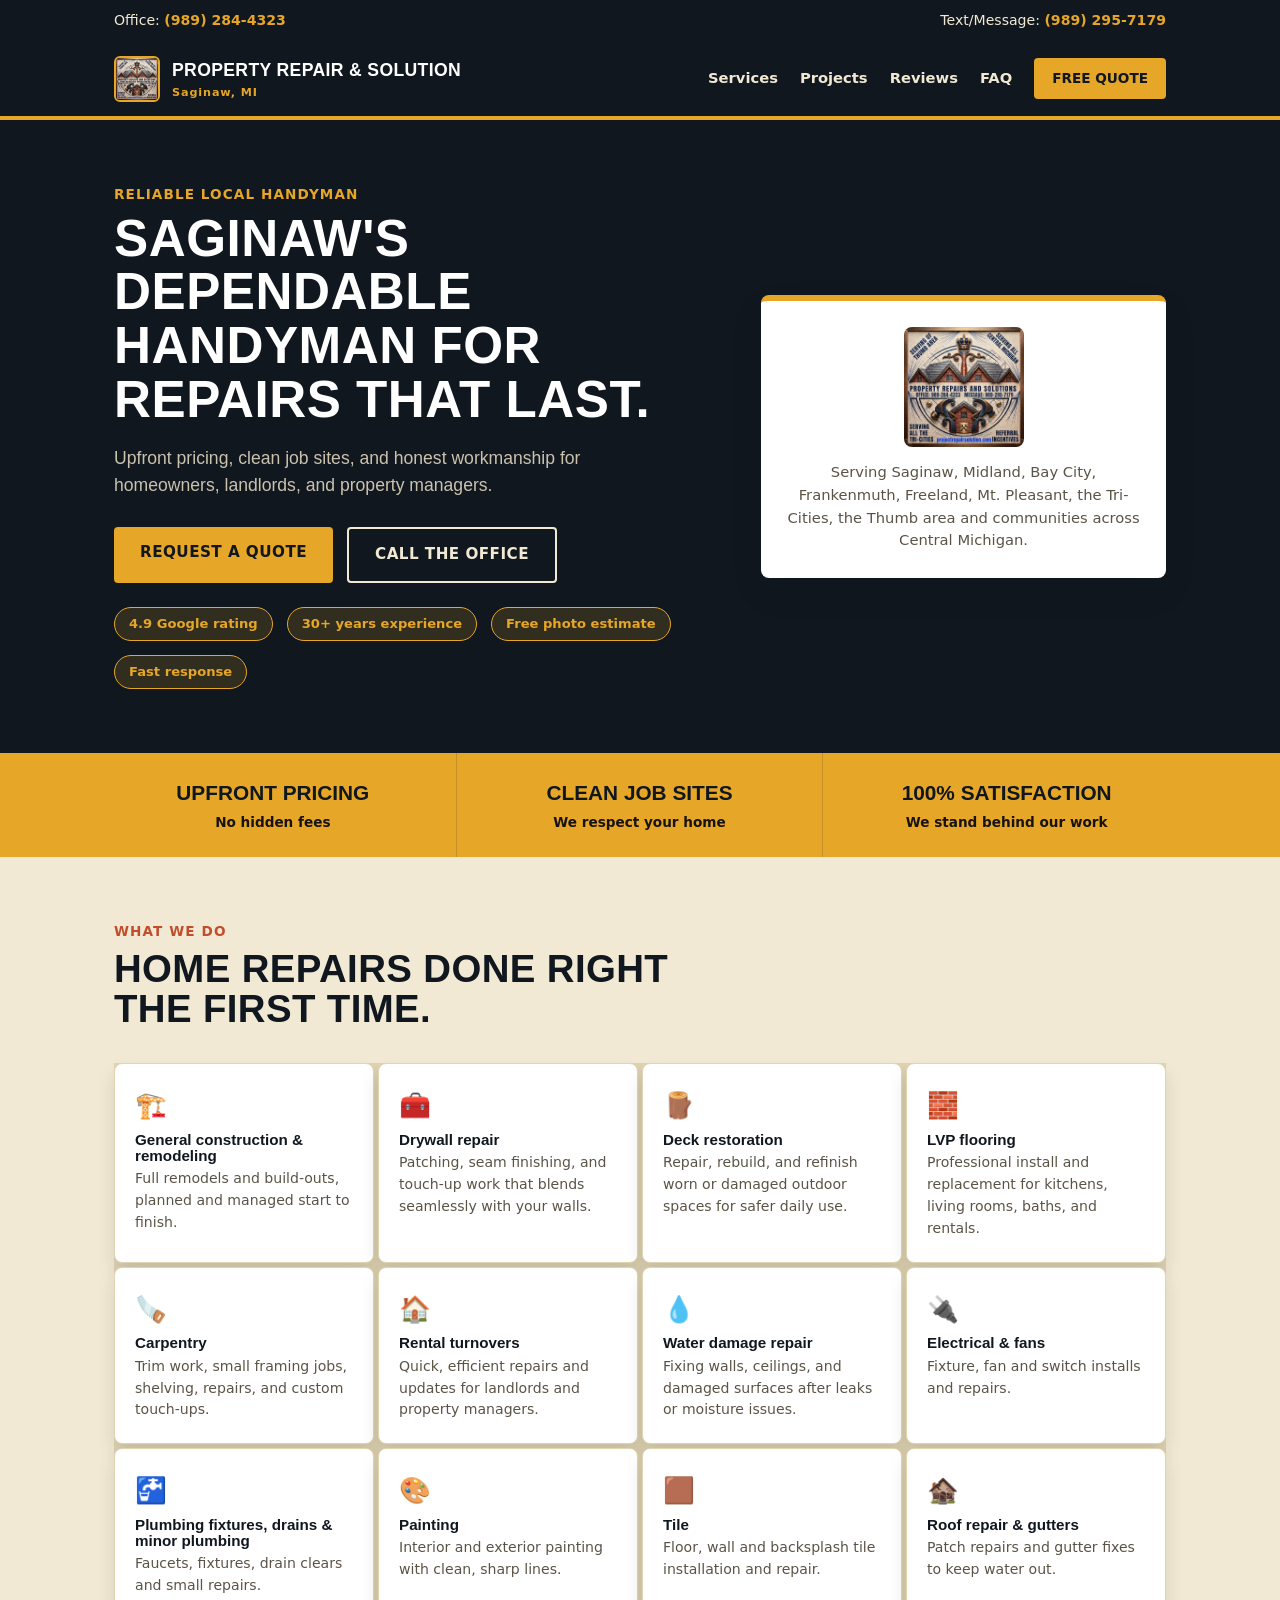
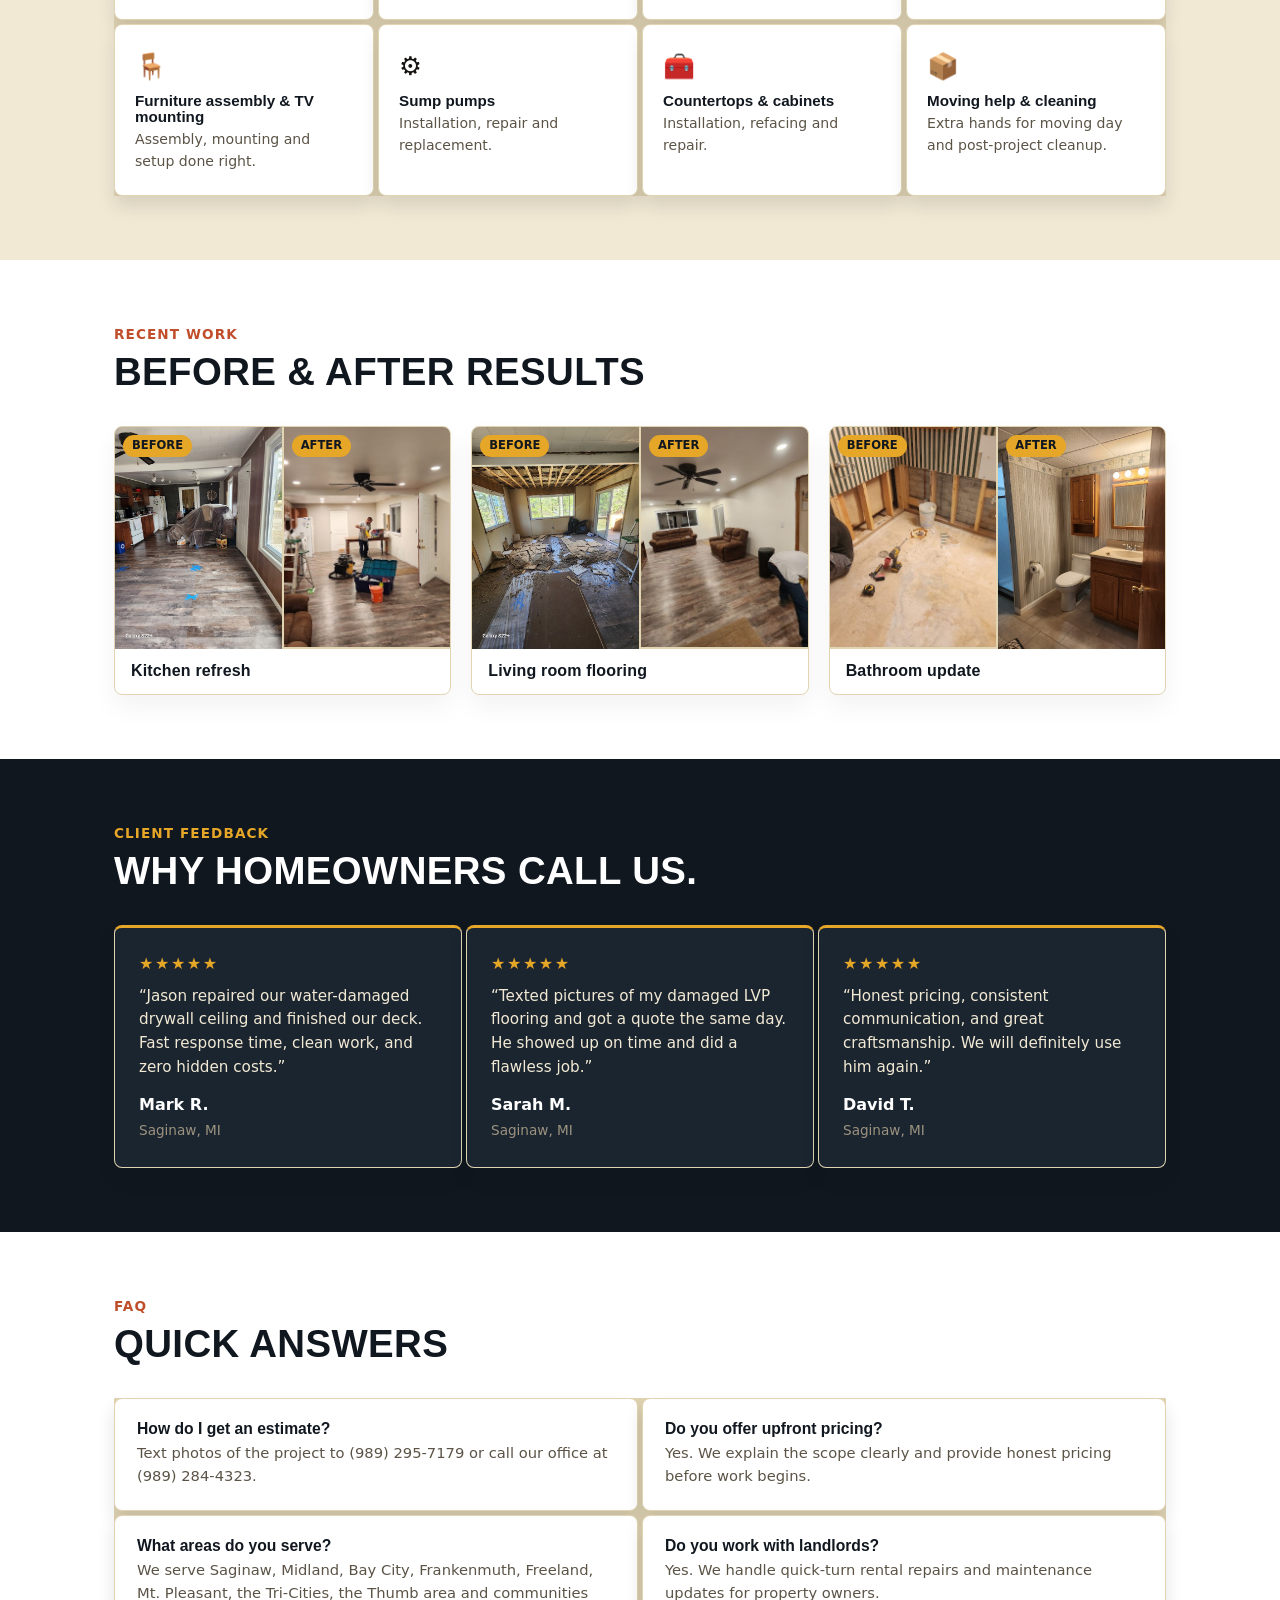
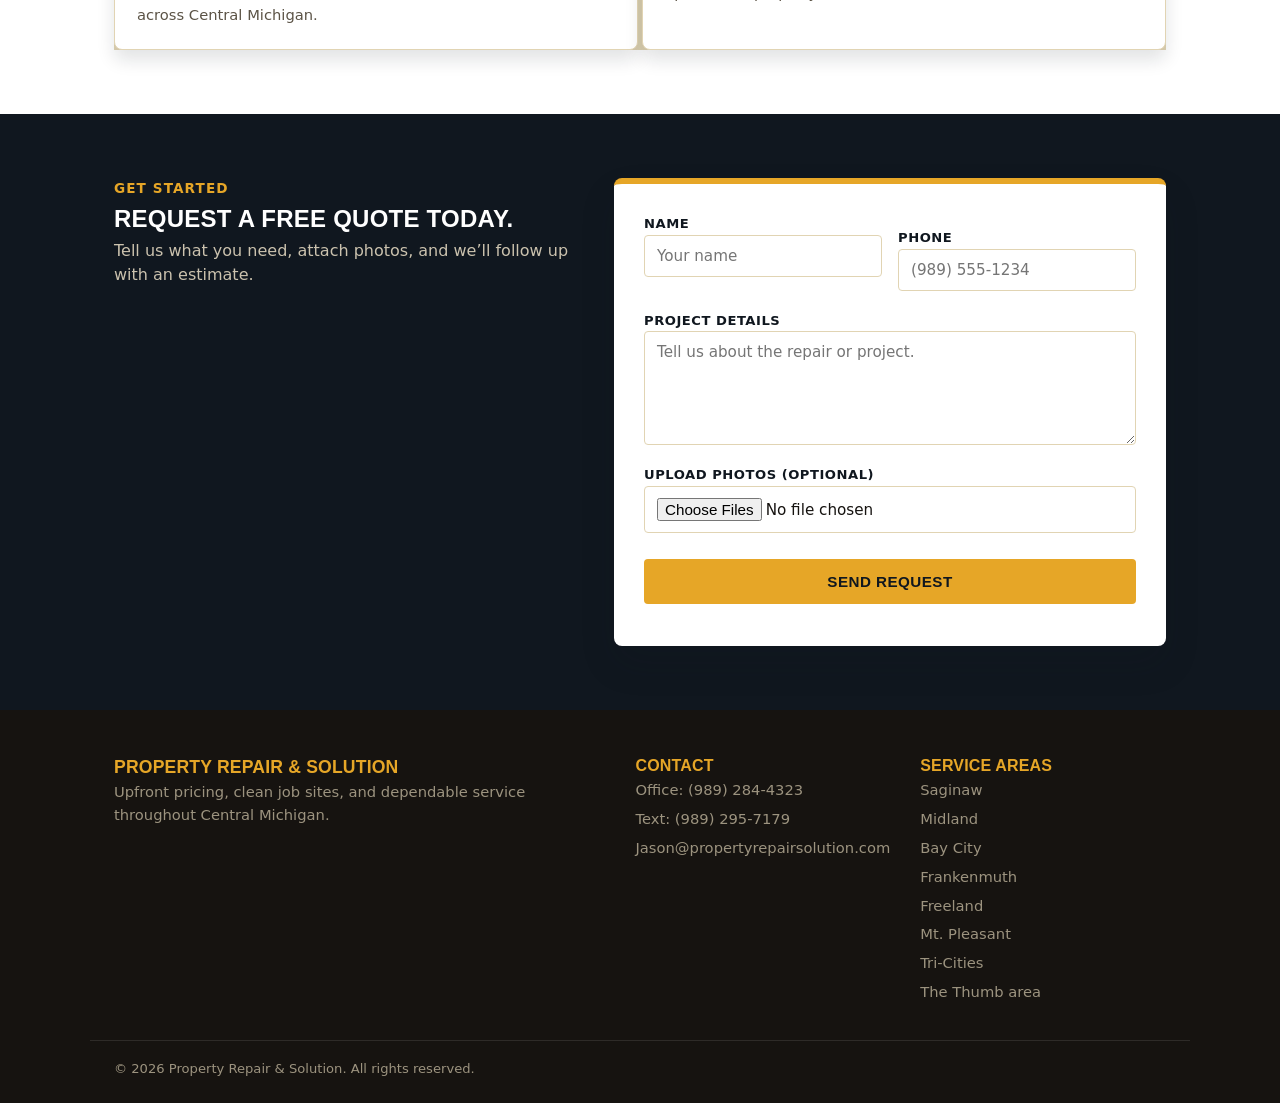
==== index2.html @ 2e85ff08 "Add new index2.html file" ====
<!doctype html>
<html lang="en">
  <head>
    <meta charset="utf-8" />
    <meta name="viewport" content="width=device-width, initial-scale=1" />
    <meta http-equiv="Content-Security-Policy" content="default-src 'self'; img-src 'self' data: https://www.propertyrepairsolution.com https://fonts.gstatic.com; style-src 'self' 'unsafe-inline' https://fonts.googleapis.com; font-src 'self' https://fonts.gstatic.com data:; connect-src 'self' https://formspree.io; frame-ancestors 'none'; object-src 'none'; base-uri 'self';" />
    <meta name="referrer" content="strict-origin-when-cross-origin" />
    <meta http-equiv="Permissions-Policy" content="geolocation=(), microphone=(), camera=()" />
    <title>Property Repair & Solution | Saginaw Handyman & Home Repairs</title>
    <meta name="description" content="Property Repair & Solution provides handyman, drywall repair, deck restoration, flooring, and home repair services in Saginaw, MI and surrounding communities." />
    <meta name="author" content="Property Repair & Solution" />
    <meta name="robots" content="index, follow, max-image-preview:large, max-snippet:-1, max-video-preview:-1" />
    <meta name="language" content="en-US" />
    <meta name="theme-color" content="#1a1412" />
    <meta name="geo.region" content="US-MI" />
    <meta name="geo.placename" content="Saginaw, Michigan" />
    <meta name="geo.position" content="43.4195;-83.9508" />
    <meta name="ICBM" content="43.4195, -83.9508" />
    <meta name="google-site-verification" content="ax72Iv13OsExz8J9wuQX6QhXCutraJJ_GKgr_SnmopY" />
    <link rel="sitemap" type="application/xml" title="Sitemap" href="https://www.propertyrepairsolution.com/sitemap.xml" />
    <link rel="canonical" href="https://www.propertyrepairsolution.com/" />
    <link rel="alternate" hreflang="en-US" href="https://www.propertyrepairsolution.com/" />
    <meta property="og:locale" content="en_US" />
    <meta property="og:type" content="website" />
    <meta property="og:url" content="https://www.propertyrepairsolution.com/" />
    <meta property="og:title" content="Property Repair & Solution | Saginaw Handyman & Home Repairs" />
    <meta property="og:description" content="Saginaw’s reliable local handyman — quality craftsmanship, upfront pricing, clean job sites, and 100% satisfaction guaranteed." />
    <meta property="og:image" content="https://www.propertyrepairsolution.com/logo.jpeg" />
    <meta property="og:image:width" content="1200" />
    <meta property="og:image:height" content="630" />
    <meta property="og:site_name" content="Property Repair & Solution" />
    <meta name="twitter:card" content="summary_large_image" />
    <meta name="twitter:title" content="Property Repair & Solution | Saginaw Handyman & Home Repairs" />
    <meta name="twitter:description" content="Upfront pricing, clean job sites, and dependable handyman repairs across Central Michigan." />
    <meta name="twitter:image" content="https://www.propertyrepairsolution.com/logo.jpeg" />
    <link rel="preconnect" href="https://fonts.googleapis.com" />
    <link rel="preconnect" href="https://fonts.gstatic.com" crossorigin />
    <link href="https://fonts.googleapis.com/css2?family=Inter:wght@400;500;600;700;800&display=swap" rel="stylesheet" />
    <link rel="stylesheet" href="styles.css" />
  </head>
  <body>
    <div class="topbar">
      <div class="container topbar-inner">
        <span>Office: <a href="tel:+19892844323">(989) 284-4323</a></span>
        <span>Text/Message: <a href="tel:+19892957179">(989) 295-7179</a></span>
      </div>
    </div>

    <header class="site-header">
      <div class="container nav">
        <a href="#top" class="brand" aria-label="Property Repair & Solution home">
          <img src="logo.jpeg" alt="Property Repair & Solution logo" class="brand-logo" />
          <div>
            <span class="brand-name">Property Repair &amp; Solution</span>
            <span class="brand-subtitle">Saginaw, MI</span>
          </div>
        </a>

        <nav class="nav-links" aria-label="Main navigation">
          <a href="#services">Services</a>
          <a href="#work">Projects</a>
          <a href="#reviews">Reviews</a>
          <a href="#faq">FAQ</a>
          <a href="#quote" class="nav-cta">Free Quote</a>
        </nav>
      </div>
    </header>

    <main id="top">
      <section class="hero">
        <div class="container hero-inner">
          <div>
            <p class="eyebrow">Reliable local handyman</p>
            <h1>Saginaw's dependable handyman for repairs that last.</h1>
            <p class="subtitle">Upfront pricing, clean job sites, and honest workmanship for homeowners, landlords, and property managers.</p>
            <div class="hero-actions">
              <a href="#quote" class="btn btn-primary">Request a quote</a>
              <a href="tel:+19892844323" class="btn btn-secondary">Call the office</a>
            </div>
            <ul class="mini-badges" aria-label="Highlights">
              <li>4.9 Google rating</li>
              <li>30+ years experience</li>
              <li>Free photo estimate</li>
              <li>Fast response</li>
            </ul>
          </div>

          <div class="hero-card">
            <img src="logo.jpeg" alt="Property Repair & Solution contractor badge" />
            <p>Serving Saginaw, Midland, Bay City, Frankenmuth, Freeland, Mt. Pleasant, the Tri-Cities, the Thumb area and communities across Central Michigan.</p>
          </div>
        </div>
      </section>

      <section class="trust-strip">
        <div class="container trust-grid">
          <div>
            <strong>Upfront pricing</strong>
            <span>No hidden fees</span>
          </div>
          <div>
            <strong>Clean job sites</strong>
            <span>We respect your home</span>
          </div>
          <div>
            <strong>100% satisfaction</strong>
            <span>We stand behind our work</span>
          </div>
        </div>
      </section>

      <section id="services" class="section">
        <div class="container">
          <div class="section-header">
            <p class="eyebrow">What we do</p>
            <h2>Home repairs done right the first time.</h2>
          </div>

          <div class="services-grid">
            <article class="card service-card">
              <div class="service-icon">🏗️</div>
              <h3>General construction &amp; remodeling</h3>
              <p>Full remodels and build-outs, planned and managed start to finish.</p>
            </article>
            <article class="card service-card">
              <div class="service-icon">🧰</div>
              <h3>Drywall repair</h3>
              <p>Patching, seam finishing, and touch-up work that blends seamlessly with your walls.</p>
            </article>
            <article class="card service-card">
              <div class="service-icon">🪵</div>
              <h3>Deck restoration</h3>
              <p>Repair, rebuild, and refinish worn or damaged outdoor spaces for safer daily use.</p>
            </article>
            <article class="card service-card">
              <div class="service-icon">🧱</div>
              <h3>LVP flooring</h3>
              <p>Professional install and replacement for kitchens, living rooms, baths, and rentals.</p>
            </article>
            <article class="card service-card">
              <div class="service-icon">🪚</div>
              <h3>Carpentry</h3>
              <p>Trim work, small framing jobs, shelving, repairs, and custom touch-ups.</p>
            </article>
            <article class="card service-card">
              <div class="service-icon">🏠</div>
              <h3>Rental turnovers</h3>
              <p>Quick, efficient repairs and updates for landlords and property managers.</p>
            </article>
            <article class="card service-card">
              <div class="service-icon">💧</div>
              <h3>Water damage repair</h3>
              <p>Fixing walls, ceilings, and damaged surfaces after leaks or moisture issues.</p>
            </article>
            <article class="card service-card">
              <div class="service-icon">🔌</div>
              <h3>Electrical &amp; fans</h3>
              <p>Fixture, fan and switch installs and repairs.</p>
            </article>
            <article class="card service-card">
              <div class="service-icon">🚰</div>
              <h3>Plumbing fixtures, drains &amp; minor plumbing</h3>
              <p>Faucets, fixtures, drain clears and small repairs.</p>
            </article>
            <article class="card service-card">
              <div class="service-icon">🎨</div>
              <h3>Painting</h3>
              <p>Interior and exterior painting with clean, sharp lines.</p>
            </article>
            <article class="card service-card">
              <div class="service-icon">🟫</div>
              <h3>Tile</h3>
              <p>Floor, wall and backsplash tile installation and repair.</p>
            </article>
            <article class="card service-card">
              <div class="service-icon">🏚️</div>
              <h3>Roof repair &amp; gutters</h3>
              <p>Patch repairs and gutter fixes to keep water out.</p>
            </article>
            <article class="card service-card">
              <div class="service-icon">🪑</div>
              <h3>Furniture assembly &amp; TV mounting</h3>
              <p>Assembly, mounting and setup done right.</p>
            </article>
            <article class="card service-card">
              <div class="service-icon">⚙️</div>
              <h3>Sump pumps</h3>
              <p>Installation, repair and replacement.</p>
            </article>
            <article class="card service-card">
              <div class="service-icon">🧰</div>
              <h3>Countertops &amp; cabinets</h3>
              <p>Installation, refacing and repair.</p>
            </article>
            <article class="card service-card">
              <div class="service-icon">📦</div>
              <h3>Moving help &amp; cleaning</h3>
              <p>Extra hands for moving day and post-project cleanup.</p>
            </article>
          </div>
        </div>
      </section>

      <section id="work" class="section section-alt">
        <div class="container">
          <div class="section-header">
            <p class="eyebrow">Recent work</p>
            <h2>Before &amp; after results</h2>
          </div>

          <div class="gallery-grid">
            <article class="photo-card">
              <div class="photo-pair">
                <div class="photo-box">
                  <img src="Kitchen-before.jpg" alt="Kitchen before repair" />
                  <span>Before</span>
                </div>
                <div class="photo-box">
                  <img src="Kitchen-after.jpg" alt="Kitchen after repair" />
                  <span>After</span>
                </div>
              </div>
              <h3>Kitchen refresh</h3>
            </article>

            <article class="photo-card">
              <div class="photo-pair">
                <div class="photo-box">
                  <img src="Livingroom-befor.jpg" alt="Living room before repair" />
                  <span>Before</span>
                </div>
                <div class="photo-box">
                  <img src="Livingroom-after.jpg" alt="Living room after repair" />
                  <span>After</span>
                </div>
              </div>
              <h3>Living room flooring</h3>
            </article>

            <article class="photo-card">
              <div class="photo-pair">
                <div class="photo-box">
                  <img src="Bathroom-before.jpg" alt="Bathroom before repair" />
                  <span>Before</span>
                </div>
                <div class="photo-box">
                  <img src="Bathroom-after.jpg" alt="Bathroom after repair" />
                  <span>After</span>
                </div>
              </div>
              <h3>Bathroom update</h3>
            </article>
          </div>
        </div>
      </section>

      <section id="reviews" class="section">
        <div class="container">
          <div class="section-header">
            <p class="eyebrow">Client feedback</p>
            <h2>Why homeowners call us.</h2>
          </div>

          <div class="reviews-grid">
            <article class="card review-card">
              <div class="stars">★★★★★</div>
              <p>“Jason repaired our water-damaged drywall ceiling and finished our deck. Fast response time, clean work, and zero hidden costs.”</p>
              <strong>Mark R.</strong>
              <span>Saginaw, MI</span>
            </article>

            <article class="card review-card">
              <div class="stars">★★★★★</div>
              <p>“Texted pictures of my damaged LVP flooring and got a quote the same day. He showed up on time and did a flawless job.”</p>
              <strong>Sarah M.</strong>
              <span>Saginaw, MI</span>
            </article>

            <article class="card review-card">
              <div class="stars">★★★★★</div>
              <p>“Honest pricing, consistent communication, and great craftsmanship. We will definitely use him again.”</p>
              <strong>David T.</strong>
              <span>Saginaw, MI</span>
            </article>
          </div>
        </div>
      </section>

      <section id="faq" class="section section-alt">
        <div class="container">
          <div class="section-header">
            <p class="eyebrow">FAQ</p>
            <h2>Quick answers</h2>
          </div>

          <div class="faq-grid">
            <article class="card faq-card">
              <h3>How do I get an estimate?</h3>
              <p>Text photos of the project to (989) 295-7179 or call our office at (989) 284-4323.</p>
            </article>
            <article class="card faq-card">
              <h3>Do you offer upfront pricing?</h3>
              <p>Yes. We explain the scope clearly and provide honest pricing before work begins.</p>
            </article>
            <article class="card faq-card">
              <h3>What areas do you serve?</h3>
              <p>We serve Saginaw, Midland, Bay City, Frankenmuth, Freeland, Mt. Pleasant, the Tri-Cities, the Thumb area and communities across Central Michigan.</p>
            </article>
            <article class="card faq-card">
              <h3>Do you work with landlords?</h3>
              <p>Yes. We handle quick-turn rental repairs and maintenance updates for property owners.</p>
            </article>
          </div>
        </div>
      </section>

      <section id="quote" class="section quote-section">
        <div class="container quote-wrap">
          <div>
            <p class="eyebrow light">Get started</p>
            <h2>Request a free quote today.</h2>
            <p>Tell us what you need, attach photos, and we’ll follow up with an estimate.</p>
          </div>

          <form id="quote-form" class="quote-form" action="https://formbold.com/s/9XpqB" method="POST" enctype="multipart/form-data" novalidate>
            <input type="hidden" name="_subject" value="Free quote request from website" />

            <div class="field-row">
              <label>
                <span>Name</span>
                <input type="text" name="name" placeholder="Your name" required />
              </label>
              <label>
                <span>Phone</span>
                <input type="tel" name="phone" placeholder="(989) 555-1234" required />
              </label>
            </div>

            <label>
              <span>Project details</span>
              <textarea name="details" rows="5" placeholder="Tell us about the repair or project." required></textarea>
            </label>

            <label>
              <span>Upload photos (optional)</span>
              <input type="file" name="attachments" multiple accept=".jpg,.jpeg,.png,.pdf,.doc,.docx" />
            </label>

            <button type="submit" class="btn btn-primary submit-btn">Send request</button>
            <div id="form-status" class="form-status" role="status" aria-live="polite"></div>
          </form>
        </div>
      </section>
    </main>

    <footer class="site-footer">
      <div class="container footer-grid">
        <div>
          <h3>Property Repair &amp; Solution</h3>
          <p>Upfront pricing, clean job sites, and dependable service throughout Central Michigan.</p>
        </div>
        <div>
          <h4>Contact</h4>
          <ul>
            <li><a href="tel:+19892844323">Office: (989) 284-4323</a></li>
            <li><a href="sms:+19892957179">Text: (989) 295-7179</a></li>
            <li><a href="mailto:Jason@propertyrepairsolution.com">Jason@propertyrepairsolution.com</a></li>
          </ul>
        </div>
        <div>
          <h4>Service areas</h4>
          <ul>
            <li>Saginaw</li>
            <li>Midland</li>
            <li>Bay City</li>
            <li>Frankenmuth</li>
            <li>Freeland</li>
            <li>Mt. Pleasant</li>
            <li>Tri-Cities</li>
            <li>The Thumb area</li>
          </ul>
        </div>
      </div>

      <div class="container copyright">
        © 2026 Property Repair &amp; Solution. All rights reserved.
      </div>
    </footer>

  </body>
</html>
---- styles.css ----
/* Property Repair & Solution — marketing redesign
   Navy + warm kraft paper + amber accent, industrial type for a trades brand. */

@import url('https://fonts.googleapis.com/css2?family=Big+Shoulders+Display:wght@700;800;900&display=swap');

:root {
  --navy: #10171F;
  --navy-soft: #1B2530;
  --paper: #F2E9D4;
  --panel: #FFFFFF;
  --amber: #E6A627;
  --amber-dark: #C78A16;
  --rust: #C14E2B;
  --line: #E1D4B3;
  --muted: #5B5346;
  --ink: #161310;
  --shadow: rgba(16, 23, 31, 0.12);
}

* { box-sizing: border-box; }

html { scroll-behavior: smooth; }

body {
  margin: 0;
  font-family: 'Inter', system-ui, sans-serif;
  background: var(--paper);
  color: var(--ink);
  line-height: 1.55;
  -webkit-font-smoothing: antialiased;
  text-rendering: optimizeLegibility;
}

img { max-width: 100%; display: block; }

a {
  color: inherit;
  transition: color .2s ease, background-color .2s ease, border-color .2s ease;
}

p, ul, ol { margin-top: 0; }

h1, h2, h3, h4 {
  font-family: 'Big Shoulders Display', sans-serif;
  font-weight: 800;
  text-transform: uppercase;
  letter-spacing: .01em;
  margin: 0 0 .3em;
  line-height: 1.05;
  color: var(--navy);
}

.container {
  max-width: 1100px;
  margin: 0 auto;
  padding: 0 24px;
}

/* topbar */
.topbar {
  background: var(--navy);
  color: var(--paper);
  padding: 10px 0;
  font-size: .88rem;
}

.topbar-inner {
  display: flex;
  justify-content: space-between;
  flex-wrap: wrap;
  gap: 10px;
}

.topbar a {
  color: var(--amber);
  text-decoration: none;
  font-weight: 600;
}

/* header / nav */
.site-header {
  background: var(--navy);
  border-bottom: 4px solid var(--amber);
  position: sticky;
  top: 0;
  z-index: 20;
}

.nav {
  display: flex;
  justify-content: space-between;
  align-items: center;
  padding: 14px 24px;
  flex-wrap: wrap;
  gap: 12px;
}

.brand {
  display: flex;
  align-items: center;
  gap: 12px;
  text-decoration: none;
  color: var(--paper);
}

.brand-logo {
  height: 46px;
  width: 46px;
  border-radius: 6px;
  object-fit: cover;
  border: 2px solid var(--amber);
  background: var(--paper);
}

.brand-name {
  display: block;
  font-family: 'Big Shoulders Display', sans-serif;
  font-weight: 800;
  text-transform: uppercase;
  font-size: 1.1rem;
  letter-spacing: .02em;
  color: #fff;
}

.brand-subtitle {
  display: block;
  font-size: .7rem;
  letter-spacing: .08em;
  color: var(--amber);
  font-weight: 700;
}

.nav-links {
  display: flex;
  gap: 22px;
  align-items: center;
  flex-wrap: wrap;
}

.nav-links a {
  text-decoration: none;
  color: var(--paper);
  font-weight: 600;
  font-size: .92rem;
}

.nav-links a:hover {
  color: var(--amber);
}

.nav-cta {
  background: var(--amber);
  color: var(--navy) !important;
  padding: 10px 18px;
  border-radius: 4px;
  font-weight: 800 !important;
  text-transform: uppercase;
  font-size: .85rem !important;
}

.nav-cta:hover {
  background: var(--amber-dark);
}

/* buttons */
.btn {
  display: inline-block;
  padding: 14px 26px;
  border-radius: 4px;
  text-decoration: none;
  font-weight: 800;
  font-size: .95rem;
  text-transform: uppercase;
  letter-spacing: .03em;
  border: none;
  cursor: pointer;
  transition: background-color .2s ease, color .2s ease, transform .2s ease, box-shadow .2s ease;
}

.btn:hover {
  transform: translateY(-1px);
  box-shadow: 0 10px 18px rgba(16, 23, 31, 0.14);
}

.btn-primary {
  background: var(--amber);
  color: var(--navy);
}

.btn-primary:hover {
  background: var(--amber-dark);
}

.btn-secondary {
  background: transparent;
  border: 2px solid var(--paper);
  color: var(--paper);
}

.btn-secondary:hover {
  background: var(--paper);
  color: var(--navy);
}

/* hero */
.hero {
  background: var(--navy);
  color: var(--paper);
  padding: 64px 0;
}

.hero-inner {
  display: grid;
  grid-template-columns: 1.2fr .8fr;
  gap: 40px;
  align-items: center;
}

.eyebrow {
  color: var(--rust);
  font-weight: 800;
  font-size: .85rem;
  text-transform: uppercase;
  letter-spacing: .08em;
  margin: 0 0 .5em;
}

.eyebrow.light { color: var(--amber); }
.hero .eyebrow { color: var(--amber); }

.hero h1 {
  font-size: clamp(2.2rem, 5vw, 3.2rem);
  color: #fff;
}

.hero .subtitle {
  font-size: 1.1rem;
  max-width: 52ch;
  color: #CBC2AE;
  margin: 18px 0 28px;
  text-transform: none;
  font-family: 'Inter', sans-serif;
  font-weight: 400;
}

.hero-actions {
  display: flex;
  gap: 14px;
  flex-wrap: wrap;
  margin-bottom: 24px;
}

.mini-badges {
  list-style: none;
  display: flex;
  gap: 14px;
  flex-wrap: wrap;
  padding: 0;
  margin: 0;
}

.mini-badges li {
  background: rgba(230,166,39,.15);
  border: 1px solid var(--amber);
  color: var(--amber);
  padding: 6px 14px;
  border-radius: 999px;
  font-size: .82rem;
  font-weight: 700;
}

.hero-card {
  background: var(--panel);
  border-radius: 8px;
  padding: 26px;
  text-align: center;
  border-top: 6px solid var(--amber);
  box-shadow: 0 14px 34px rgba(16, 23, 31, .08);
}

.hero-card img {
  max-width: 120px;
  margin: 0 auto 14px;
  display: block;
  border-radius: 8px;
}

.hero-card p {
  color: var(--muted);
  font-size: .92rem;
  margin: 0;
}

/* trust strip */
.trust-strip {
  background: var(--amber);
}

.trust-grid {
  display: grid;
  grid-template-columns: repeat(3, 1fr);
  padding: 0;
}

.trust-grid > div {
  padding: 24px 18px;
  text-align: center;
  border-right: 1px solid rgba(16,23,31,.15);
}

.trust-grid > div:last-child {
  border-right: none;
}

.trust-grid strong {
  display: block;
  font-family: 'Big Shoulders Display', sans-serif;
  font-weight: 900;
  font-size: 1.3rem;
  text-transform: uppercase;
  color: var(--navy);
}

.trust-grid span {
  display: block;
  font-size: .85rem;
  color: var(--ink);
  font-weight: 600;
  margin-top: 2px;
}

/* general sections */
.section {
  padding: 64px 0;
}

.section-alt {
  background: var(--panel);
}

.section-header {
  max-width: 62ch;
  margin-bottom: 34px;
}

.section-header h2 {
  font-size: clamp(1.8rem, 4vw, 2.4rem);
}

.card {
  background: var(--panel);
  border-radius: 8px;
  border: 1px solid var(--line);
  box-shadow: 0 10px 18px var(--shadow);
}

/* service cards */
.services-grid {
  display: grid;
  grid-template-columns: repeat(4, minmax(0, 1fr));
  gap: 4px;
  background: var(--line);
}

.service-card {
  background: var(--panel);
  padding: 22px 20px;
  transition: transform .2s ease, box-shadow .2s ease;
}

.service-card:hover {
  transform: translateY(-3px);
  box-shadow: 0 12px 24px rgba(16, 23, 31, 0.08);
}

.service-card h3 {
  font-size: .95rem;
  text-transform: none;
  letter-spacing: 0;
}

.service-card p {
  color: var(--muted);
  font-size: .88rem;
  margin: 0;
}

.service-icon {
  font-size: 1.6rem;
  margin-bottom: 6px;
}

/* gallery */
.gallery-grid {
  display: grid;
  grid-template-columns: repeat(3, minmax(0, 1fr));
  gap: 20px;
}

.photo-card {
  background: var(--panel);
  border-radius: 8px;
  overflow: hidden;
  border: 1px solid var(--line);
  box-shadow: 0 12px 26px rgba(16,23,31,.05);
}

.photo-pair {
  display: grid;
  grid-template-columns: 1fr 1fr;
  gap: 2px;
  background: var(--line);
}

.photo-box {
  position: relative;
}

.photo-box img {
  width: 100%;
  display: block;
  min-height: 220px;
  object-fit: cover;
}

.photo-box span {
  position: absolute;
  top: 8px;
  left: 8px;
  background: var(--amber);
  color: var(--navy);
  font-size: .72rem;
  font-weight: 800;
  text-transform: uppercase;
  padding: 2px 9px;
  border-radius: 999px;
}

.photo-card h3 {
  padding: 14px 16px;
  font-size: 1rem;
  text-transform: none;
  margin: 0;
}

/* reviews */
#reviews {
  background: var(--navy);
}

#reviews .eyebrow {
  color: var(--amber);
}

#reviews h2 {
  color: #fff;
}

.reviews-grid {
  display: grid;
  grid-template-columns: repeat(3, minmax(0, 1fr));
  gap: 4px;
}

.review-card {
  background: var(--navy-soft);
  padding: 24px;
  border-top: 3px solid var(--amber);
}

.review-card .stars {
  color: var(--amber);
  margin-bottom: 8px;
  letter-spacing: .1em;
}

.review-card p {
  font-size: .95rem;
  color: var(--paper);
  margin: 0;
}

.review-card strong {
  display: block;
  margin-top: 14px;
  color: #fff;
}

.review-card span {
  font-size: .85rem;
  color: #9C937F;
}

/* faq */
.faq-grid {
  display: grid;
  grid-template-columns: 1fr 1fr;
  gap: 4px;
  background: var(--line);
}

.faq-card {
  background: var(--panel);
  padding: 22px;
}

.faq-card h3 {
  font-size: .98rem;
  text-transform: none;
  letter-spacing: 0;
}

.faq-card p {
  color: var(--muted);
  font-size: .92rem;
  margin: 0;
}

/* quote */
.quote-section {
  background: var(--navy);
  color: var(--paper);
}

.quote-section .eyebrow { color: var(--amber); }
.quote-section h2 { color: #fff; }
.quote-section p { color: #CBC2AE; }

.quote-wrap {
  display: grid;
  grid-template-columns: 1fr 1.2fr;
  gap: 40px;
  align-items: start;
}

.quote-form {
  background: var(--panel);
  padding: 30px;
  border-radius: 8px;
  border-top: 6px solid var(--amber);
  box-shadow: 0 18px 36px rgba(16,23,31,.12);
}

.quote-form label {
  display: block;
  font-size: .82rem;
  font-weight: 700;
  text-transform: uppercase;
  letter-spacing: .04em;
  margin: 14px 0 6px;
  color: var(--navy);
}

.quote-form label:first-child { margin-top: 0; }

.field-row {
  display: grid;
  grid-template-columns: 1fr 1fr;
  gap: 16px;
}

.quote-form input,
.quote-form textarea {
  width: 100%;
  padding: 11px 12px;
  border: 1px solid var(--line);
  font-family: inherit;
  font-size: .95rem;
  border-radius: 4px;
  background: #fff;
  color: var(--ink);
}

.quote-form input:focus,
.quote-form textarea:focus {
  outline: 2px solid rgba(230,166,39,.2);
  border-color: var(--amber);
}

.submit-btn {
  margin-top: 20px;
  width: 100%;
}

.form-status {
  margin-top: 12px;
  font-size: .88rem;
  color: var(--muted);
}

/* footer */
.site-footer {
  background: var(--ink);
  color: #9C937F;
  padding: 48px 0 24px;
  font-size: .92rem;
}

.footer-grid {
  display: grid;
  grid-template-columns: 2fr 1fr 1fr;
  gap: 30px;
  margin-bottom: 30px;
}

.footer-grid h3,
.footer-grid h4 {
  color: var(--amber);
  font-family: 'Big Shoulders Display', sans-serif;
  text-transform: uppercase;
}

.footer-grid h3 { font-size: 1.1rem; }
.footer-grid h4 { font-size: 1rem; }

.footer-grid p {
  text-transform: none;
  color: #9C937F;
}

.footer-grid ul {
  list-style: none;
  margin: 0;
  padding: 0;
}

.footer-grid li { margin-bottom: 6px; }
.footer-grid a { text-decoration: none; }
.footer-grid a:hover { color: var(--amber); }

.copyright {
  border-top: 1px solid rgba(255,255,255,.1);
  padding-top: 18px;
  font-size: .82rem;
}

@media (max-width: 860px) {
  .hero-inner { grid-template-columns: 1fr; }
  .trust-grid { grid-template-columns: 1fr; }
  .trust-grid > div {
    border-right: none;
    border-bottom: 1px solid rgba(16,23,31,.15);
  }
  .services-grid { grid-template-columns: 1fr 1fr; }
  .gallery-grid { grid-template-columns: 1fr; }
  .reviews-grid { grid-template-columns: 1fr; }
  .faq-grid { grid-template-columns: 1fr; }
  .quote-wrap { grid-template-columns: 1fr; }
  .field-row { grid-template-columns: 1fr; }
  .footer-grid { grid-template-columns: 1fr; }
  .hero h1 { font-size: 2rem; }
}

@media (max-width: 520px) {
  .services-grid { grid-template-columns: 1fr; }
  .nav { padding-left: 14px; padding-right: 14px; }
  .nav-links { gap: 10px 14px; font-size: .85rem; }
  .hero { padding-top: 48px; }
  .container { padding-left: 18px; padding-right: 18px; }
}
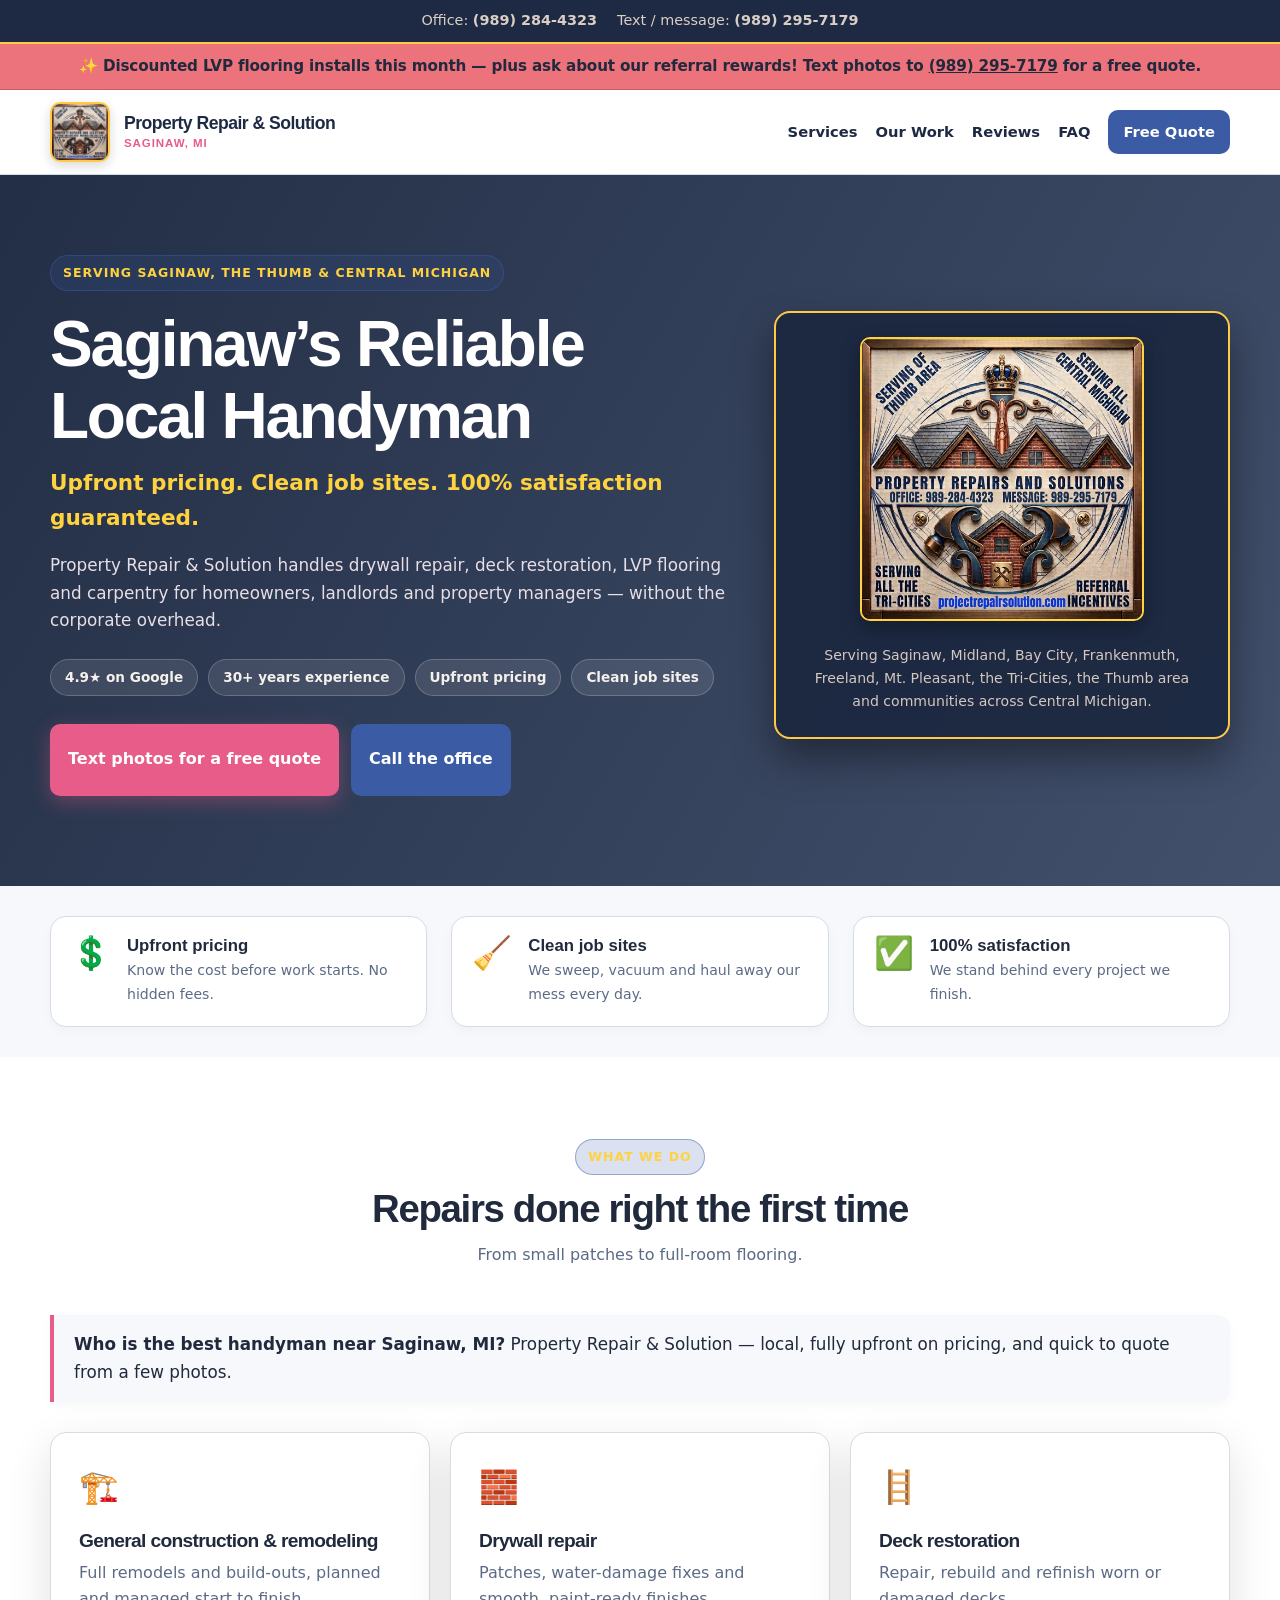
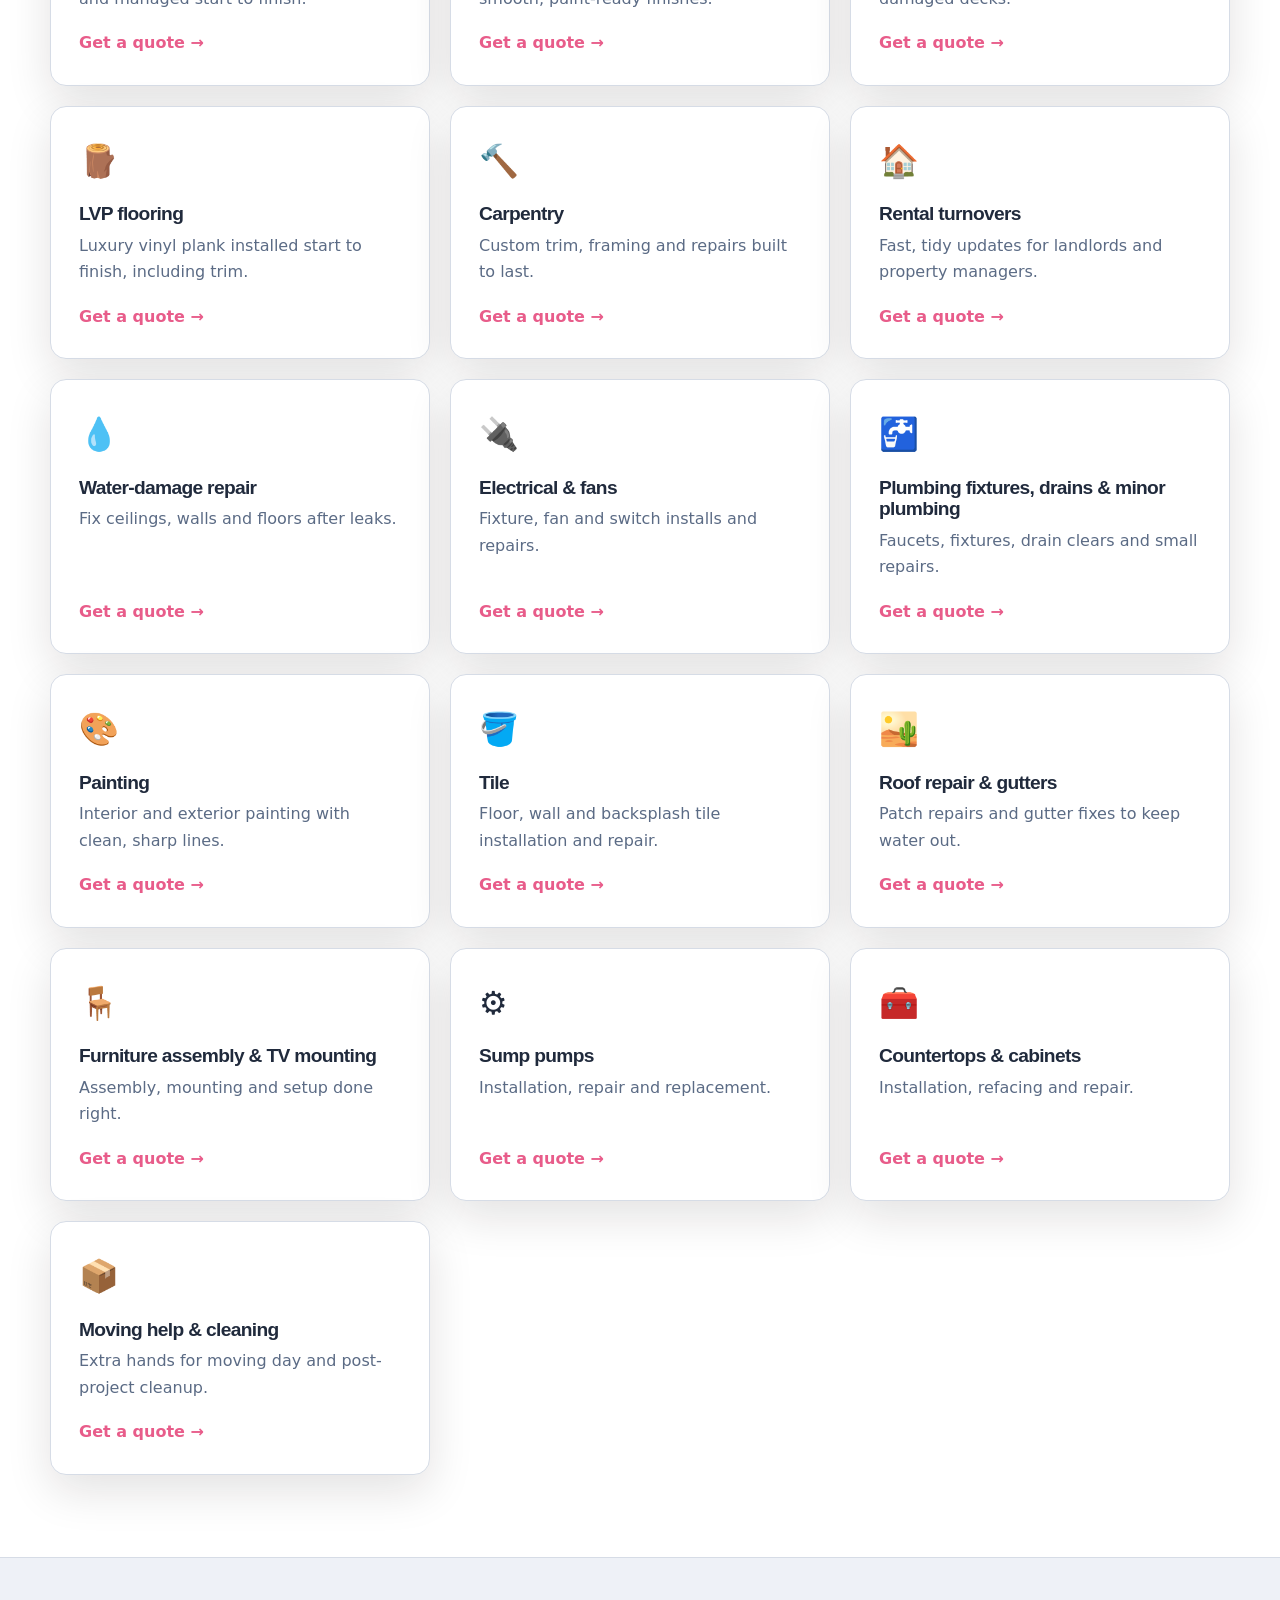
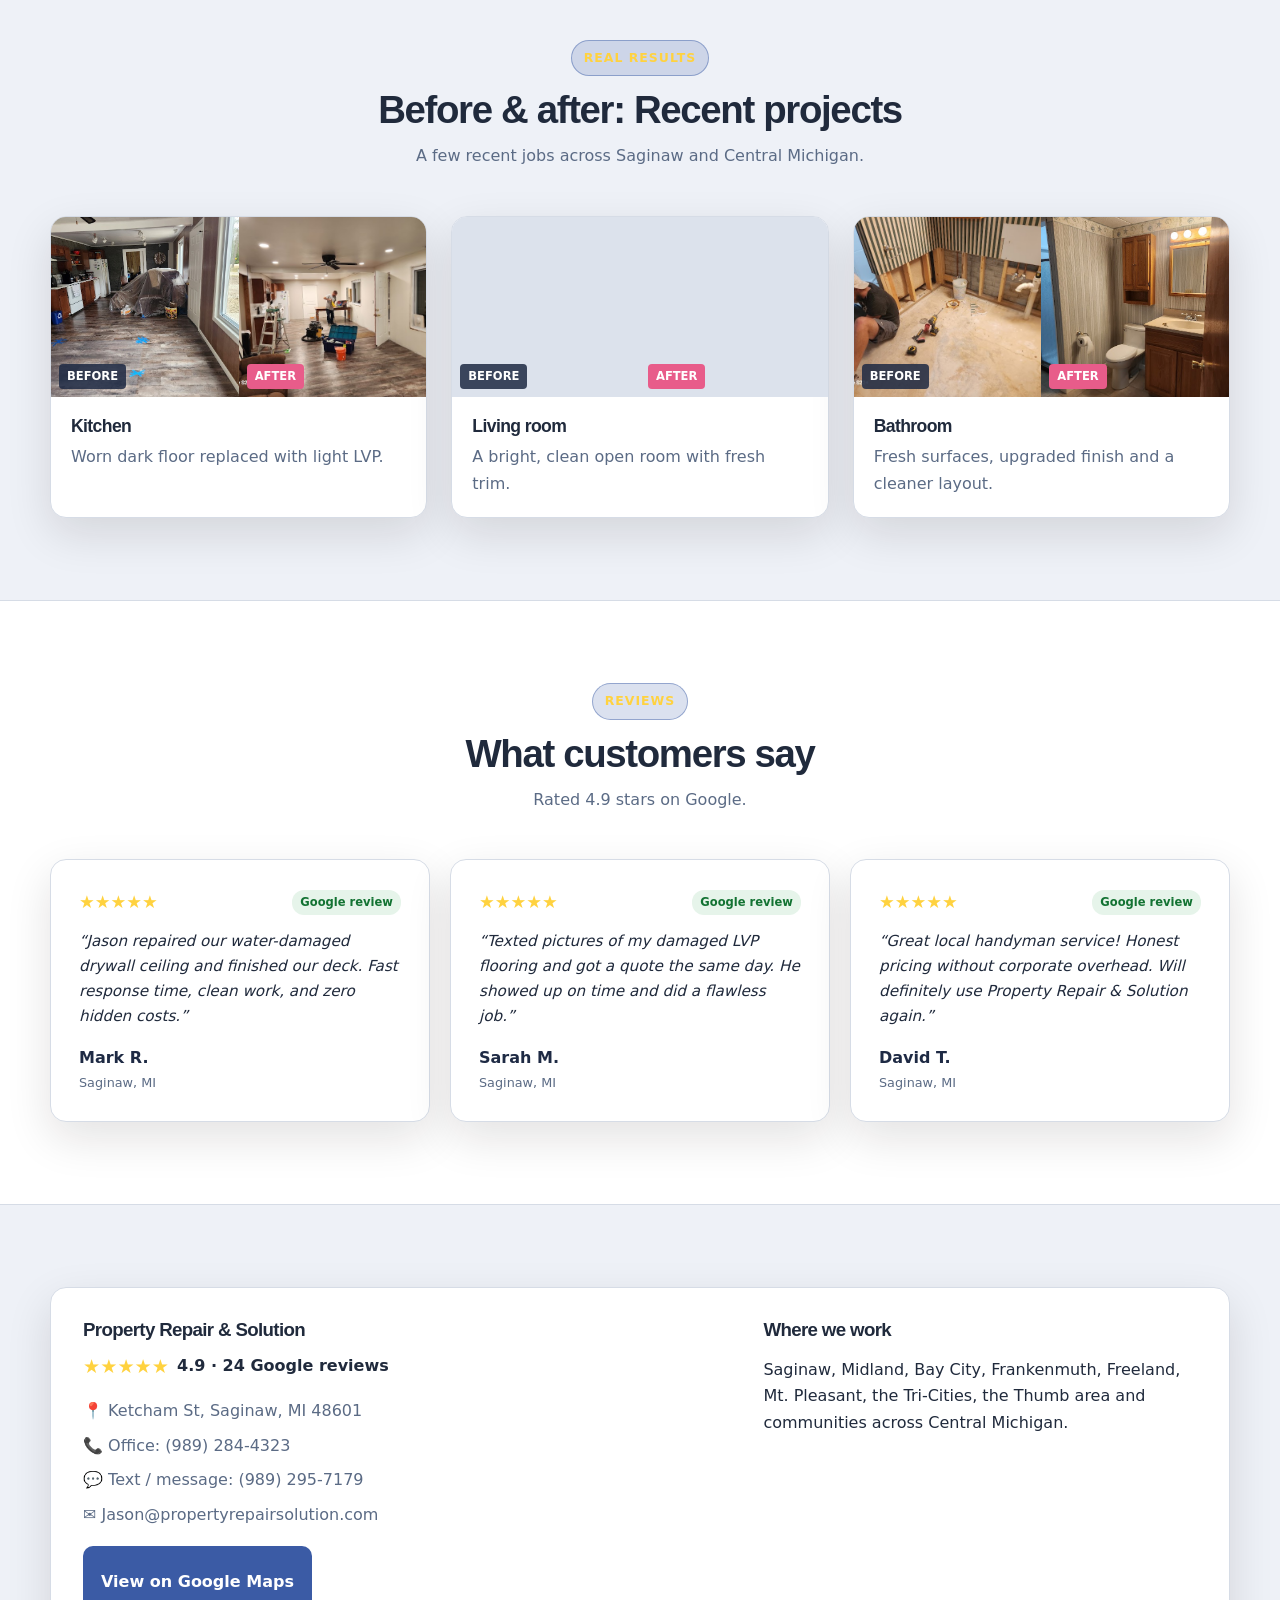
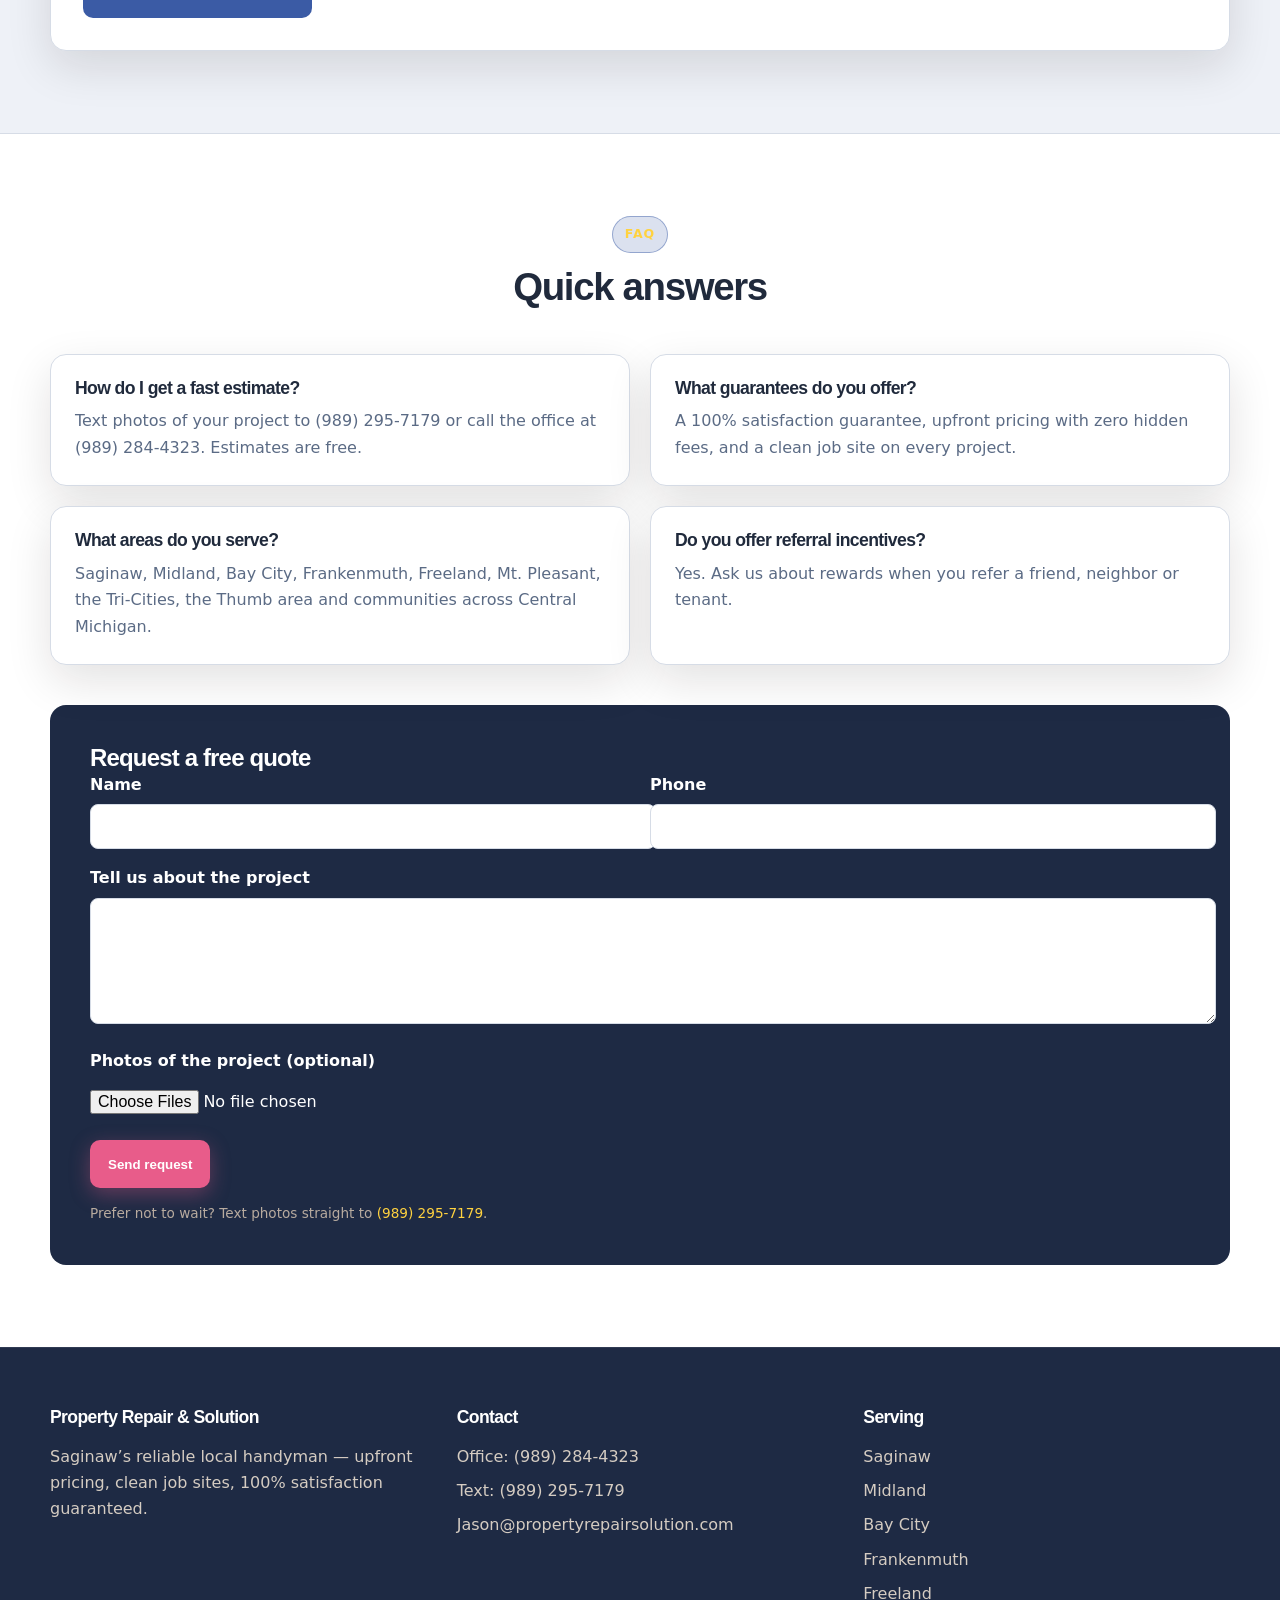
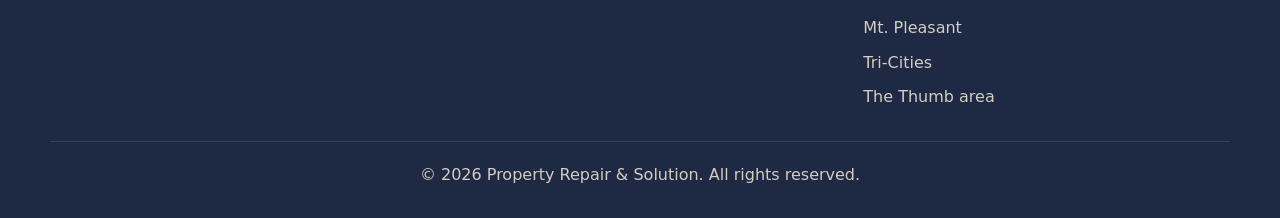
==== commit 32381b75: "Redirect index2.html to the main index page so the site uses the standard index.html entry point" ====
--- a/index2.html
+++ b/index2.html
@@ -2,390 +2,11 @@
 <html lang="en">
   <head>
     <meta charset="utf-8" />
-    <meta name="viewport" content="width=device-width, initial-scale=1" />
-    <meta http-equiv="Content-Security-Policy" content="default-src 'self'; img-src 'self' data: https://www.propertyrepairsolution.com https://fonts.gstatic.com; style-src 'self' 'unsafe-inline' https://fonts.googleapis.com; font-src 'self' https://fonts.gstatic.com data:; connect-src 'self' https://formspree.io; frame-ancestors 'none'; object-src 'none'; base-uri 'self';" />
-    <meta name="referrer" content="strict-origin-when-cross-origin" />
-    <meta http-equiv="Permissions-Policy" content="geolocation=(), microphone=(), camera=()" />
-    <title>Property Repair & Solution | Saginaw Handyman & Home Repairs</title>
-    <meta name="description" content="Property Repair & Solution provides handyman, drywall repair, deck restoration, flooring, and home repair services in Saginaw, MI and surrounding communities." />
-    <meta name="author" content="Property Repair & Solution" />
-    <meta name="robots" content="index, follow, max-image-preview:large, max-snippet:-1, max-video-preview:-1" />
-    <meta name="language" content="en-US" />
-    <meta name="theme-color" content="#1a1412" />
-    <meta name="geo.region" content="US-MI" />
-    <meta name="geo.placename" content="Saginaw, Michigan" />
-    <meta name="geo.position" content="43.4195;-83.9508" />
-    <meta name="ICBM" content="43.4195, -83.9508" />
-    <meta name="google-site-verification" content="ax72Iv13OsExz8J9wuQX6QhXCutraJJ_GKgr_SnmopY" />
-    <link rel="sitemap" type="application/xml" title="Sitemap" href="https://www.propertyrepairsolution.com/sitemap.xml" />
-    <link rel="canonical" href="https://www.propertyrepairsolution.com/" />
-    <link rel="alternate" hreflang="en-US" href="https://www.propertyrepairsolution.com/" />
-    <meta property="og:locale" content="en_US" />
-    <meta property="og:type" content="website" />
-    <meta property="og:url" content="https://www.propertyrepairsolution.com/" />
-    <meta property="og:title" content="Property Repair & Solution | Saginaw Handyman & Home Repairs" />
-    <meta property="og:description" content="Saginaw’s reliable local handyman — quality craftsmanship, upfront pricing, clean job sites, and 100% satisfaction guaranteed." />
-    <meta property="og:image" content="https://www.propertyrepairsolution.com/logo.jpeg" />
-    <meta property="og:image:width" content="1200" />
-    <meta property="og:image:height" content="630" />
-    <meta property="og:site_name" content="Property Repair & Solution" />
-    <meta name="twitter:card" content="summary_large_image" />
-    <meta name="twitter:title" content="Property Repair & Solution | Saginaw Handyman & Home Repairs" />
-    <meta name="twitter:description" content="Upfront pricing, clean job sites, and dependable handyman repairs across Central Michigan." />
-    <meta name="twitter:image" content="https://www.propertyrepairsolution.com/logo.jpeg" />
-    <link rel="preconnect" href="https://fonts.googleapis.com" />
-    <link rel="preconnect" href="https://fonts.gstatic.com" crossorigin />
-    <link href="https://fonts.googleapis.com/css2?family=Inter:wght@400;500;600;700;800&display=swap" rel="stylesheet" />
-    <link rel="stylesheet" href="styles.css" />
+    <meta http-equiv="refresh" content="0; url=./index.html" />
+    <meta name="robots" content="noindex" />
+    <title>Redirecting...</title>
   </head>
   <body>
-    <div class="topbar">
-      <div class="container topbar-inner">
-        <span>Office: <a href="tel:+19892844323">(989) 284-4323</a></span>
-        <span>Text/Message: <a href="tel:+19892957179">(989) 295-7179</a></span>
-      </div>
-    </div>
-
-    <header class="site-header">
-      <div class="container nav">
-        <a href="#top" class="brand" aria-label="Property Repair & Solution home">
-          <img src="logo.jpeg" alt="Property Repair & Solution logo" class="brand-logo" />
-          <div>
-            <span class="brand-name">Property Repair &amp; Solution</span>
-            <span class="brand-subtitle">Saginaw, MI</span>
-          </div>
-        </a>
-
-        <nav class="nav-links" aria-label="Main navigation">
-          <a href="#services">Services</a>
-          <a href="#work">Projects</a>
-          <a href="#reviews">Reviews</a>
-          <a href="#faq">FAQ</a>
-          <a href="#quote" class="nav-cta">Free Quote</a>
-        </nav>
-      </div>
-    </header>
-
-    <main id="top">
-      <section class="hero">
-        <div class="container hero-inner">
-          <div>
-            <p class="eyebrow">Reliable local handyman</p>
-            <h1>Saginaw's dependable handyman for repairs that last.</h1>
-            <p class="subtitle">Upfront pricing, clean job sites, and honest workmanship for homeowners, landlords, and property managers.</p>
-            <div class="hero-actions">
-              <a href="#quote" class="btn btn-primary">Request a quote</a>
-              <a href="tel:+19892844323" class="btn btn-secondary">Call the office</a>
-            </div>
-            <ul class="mini-badges" aria-label="Highlights">
-              <li>4.9 Google rating</li>
-              <li>30+ years experience</li>
-              <li>Free photo estimate</li>
-              <li>Fast response</li>
-            </ul>
-          </div>
-
-          <div class="hero-card">
-            <img src="logo.jpeg" alt="Property Repair & Solution contractor badge" />
-            <p>Serving Saginaw, Midland, Bay City, Frankenmuth, Freeland, Mt. Pleasant, the Tri-Cities, the Thumb area and communities across Central Michigan.</p>
-          </div>
-        </div>
-      </section>
-
-      <section class="trust-strip">
-        <div class="container trust-grid">
-          <div>
-            <strong>Upfront pricing</strong>
-            <span>No hidden fees</span>
-          </div>
-          <div>
-            <strong>Clean job sites</strong>
-            <span>We respect your home</span>
-          </div>
-          <div>
-            <strong>100% satisfaction</strong>
-            <span>We stand behind our work</span>
-          </div>
-        </div>
-      </section>
-
-      <section id="services" class="section">
-        <div class="container">
-          <div class="section-header">
-            <p class="eyebrow">What we do</p>
-            <h2>Home repairs done right the first time.</h2>
-          </div>
-
-          <div class="services-grid">
-            <article class="card service-card">
-              <div class="service-icon">🏗️</div>
-              <h3>General construction &amp; remodeling</h3>
-              <p>Full remodels and build-outs, planned and managed start to finish.</p>
-            </article>
-            <article class="card service-card">
-              <div class="service-icon">🧰</div>
-              <h3>Drywall repair</h3>
-              <p>Patching, seam finishing, and touch-up work that blends seamlessly with your walls.</p>
-            </article>
-            <article class="card service-card">
-              <div class="service-icon">🪵</div>
-              <h3>Deck restoration</h3>
-              <p>Repair, rebuild, and refinish worn or damaged outdoor spaces for safer daily use.</p>
-            </article>
-            <article class="card service-card">
-              <div class="service-icon">🧱</div>
-              <h3>LVP flooring</h3>
-              <p>Professional install and replacement for kitchens, living rooms, baths, and rentals.</p>
-            </article>
-            <article class="card service-card">
-              <div class="service-icon">🪚</div>
-              <h3>Carpentry</h3>
-              <p>Trim work, small framing jobs, shelving, repairs, and custom touch-ups.</p>
-            </article>
-            <article class="card service-card">
-              <div class="service-icon">🏠</div>
-              <h3>Rental turnovers</h3>
-              <p>Quick, efficient repairs and updates for landlords and property managers.</p>
-            </article>
-            <article class="card service-card">
-              <div class="service-icon">💧</div>
-              <h3>Water damage repair</h3>
-              <p>Fixing walls, ceilings, and damaged surfaces after leaks or moisture issues.</p>
-            </article>
-            <article class="card service-card">
-              <div class="service-icon">🔌</div>
-              <h3>Electrical &amp; fans</h3>
-              <p>Fixture, fan and switch installs and repairs.</p>
-            </article>
-            <article class="card service-card">
-              <div class="service-icon">🚰</div>
-              <h3>Plumbing fixtures, drains &amp; minor plumbing</h3>
-              <p>Faucets, fixtures, drain clears and small repairs.</p>
-            </article>
-            <article class="card service-card">
-              <div class="service-icon">🎨</div>
-              <h3>Painting</h3>
-              <p>Interior and exterior painting with clean, sharp lines.</p>
-            </article>
-            <article class="card service-card">
-              <div class="service-icon">🟫</div>
-              <h3>Tile</h3>
-              <p>Floor, wall and backsplash tile installation and repair.</p>
-            </article>
-            <article class="card service-card">
-              <div class="service-icon">🏚️</div>
-              <h3>Roof repair &amp; gutters</h3>
-              <p>Patch repairs and gutter fixes to keep water out.</p>
-            </article>
-            <article class="card service-card">
-              <div class="service-icon">🪑</div>
-              <h3>Furniture assembly &amp; TV mounting</h3>
-              <p>Assembly, mounting and setup done right.</p>
-            </article>
-            <article class="card service-card">
-              <div class="service-icon">⚙️</div>
-              <h3>Sump pumps</h3>
-              <p>Installation, repair and replacement.</p>
-            </article>
-            <article class="card service-card">
-              <div class="service-icon">🧰</div>
-              <h3>Countertops &amp; cabinets</h3>
-              <p>Installation, refacing and repair.</p>
-            </article>
-            <article class="card service-card">
-              <div class="service-icon">📦</div>
-              <h3>Moving help &amp; cleaning</h3>
-              <p>Extra hands for moving day and post-project cleanup.</p>
-            </article>
-          </div>
-        </div>
-      </section>
-
-      <section id="work" class="section section-alt">
-        <div class="container">
-          <div class="section-header">
-            <p class="eyebrow">Recent work</p>
-            <h2>Before &amp; after results</h2>
-          </div>
-
-          <div class="gallery-grid">
-            <article class="photo-card">
-              <div class="photo-pair">
-                <div class="photo-box">
-                  <img src="Kitchen-before.jpg" alt="Kitchen before repair" />
-                  <span>Before</span>
-                </div>
-                <div class="photo-box">
-                  <img src="Kitchen-after.jpg" alt="Kitchen after repair" />
-                  <span>After</span>
-                </div>
-              </div>
-              <h3>Kitchen refresh</h3>
-            </article>
-
-            <article class="photo-card">
-              <div class="photo-pair">
-                <div class="photo-box">
-                  <img src="Livingroom-befor.jpg" alt="Living room before repair" />
-                  <span>Before</span>
-                </div>
-                <div class="photo-box">
-                  <img src="Livingroom-after.jpg" alt="Living room after repair" />
-                  <span>After</span>
-                </div>
-              </div>
-              <h3>Living room flooring</h3>
-            </article>
-
-            <article class="photo-card">
-              <div class="photo-pair">
-                <div class="photo-box">
-                  <img src="Bathroom-before.jpg" alt="Bathroom before repair" />
-                  <span>Before</span>
-                </div>
-                <div class="photo-box">
-                  <img src="Bathroom-after.jpg" alt="Bathroom after repair" />
-                  <span>After</span>
-                </div>
-              </div>
-              <h3>Bathroom update</h3>
-            </article>
-          </div>
-        </div>
-      </section>
-
-      <section id="reviews" class="section">
-        <div class="container">
-          <div class="section-header">
-            <p class="eyebrow">Client feedback</p>
-            <h2>Why homeowners call us.</h2>
-          </div>
-
-          <div class="reviews-grid">
-            <article class="card review-card">
-              <div class="stars">★★★★★</div>
-              <p>“Jason repaired our water-damaged drywall ceiling and finished our deck. Fast response time, clean work, and zero hidden costs.”</p>
-              <strong>Mark R.</strong>
-              <span>Saginaw, MI</span>
-            </article>
-
-            <article class="card review-card">
-              <div class="stars">★★★★★</div>
-              <p>“Texted pictures of my damaged LVP flooring and got a quote the same day. He showed up on time and did a flawless job.”</p>
-              <strong>Sarah M.</strong>
-              <span>Saginaw, MI</span>
-            </article>
-
-            <article class="card review-card">
-              <div class="stars">★★★★★</div>
-              <p>“Honest pricing, consistent communication, and great craftsmanship. We will definitely use him again.”</p>
-              <strong>David T.</strong>
-              <span>Saginaw, MI</span>
-            </article>
-          </div>
-        </div>
-      </section>
-
-      <section id="faq" class="section section-alt">
-        <div class="container">
-          <div class="section-header">
-            <p class="eyebrow">FAQ</p>
-            <h2>Quick answers</h2>
-          </div>
-
-          <div class="faq-grid">
-            <article class="card faq-card">
-              <h3>How do I get an estimate?</h3>
-              <p>Text photos of the project to (989) 295-7179 or call our office at (989) 284-4323.</p>
-            </article>
-            <article class="card faq-card">
-              <h3>Do you offer upfront pricing?</h3>
-              <p>Yes. We explain the scope clearly and provide honest pricing before work begins.</p>
-            </article>
-            <article class="card faq-card">
-              <h3>What areas do you serve?</h3>
-              <p>We serve Saginaw, Midland, Bay City, Frankenmuth, Freeland, Mt. Pleasant, the Tri-Cities, the Thumb area and communities across Central Michigan.</p>
-            </article>
-            <article class="card faq-card">
-              <h3>Do you work with landlords?</h3>
-              <p>Yes. We handle quick-turn rental repairs and maintenance updates for property owners.</p>
-            </article>
-          </div>
-        </div>
-      </section>
-
-      <section id="quote" class="section quote-section">
-        <div class="container quote-wrap">
-          <div>
-            <p class="eyebrow light">Get started</p>
-            <h2>Request a free quote today.</h2>
-            <p>Tell us what you need, attach photos, and we’ll follow up with an estimate.</p>
-          </div>
-
-          <form id="quote-form" class="quote-form" action="https://formbold.com/s/9XpqB" method="POST" enctype="multipart/form-data" novalidate>
-            <input type="hidden" name="_subject" value="Free quote request from website" />
-
-            <div class="field-row">
-              <label>
-                <span>Name</span>
-                <input type="text" name="name" placeholder="Your name" required />
-              </label>
-              <label>
-                <span>Phone</span>
-                <input type="tel" name="phone" placeholder="(989) 555-1234" required />
-              </label>
-            </div>
-
-            <label>
-              <span>Project details</span>
-              <textarea name="details" rows="5" placeholder="Tell us about the repair or project." required></textarea>
-            </label>
-
-            <label>
-              <span>Upload photos (optional)</span>
-              <input type="file" name="attachments" multiple accept=".jpg,.jpeg,.png,.pdf,.doc,.docx" />
-            </label>
-
-            <button type="submit" class="btn btn-primary submit-btn">Send request</button>
-            <div id="form-status" class="form-status" role="status" aria-live="polite"></div>
-          </form>
-        </div>
-      </section>
-    </main>
-
-    <footer class="site-footer">
-      <div class="container footer-grid">
-        <div>
-          <h3>Property Repair &amp; Solution</h3>
-          <p>Upfront pricing, clean job sites, and dependable service throughout Central Michigan.</p>
-        </div>
-        <div>
-          <h4>Contact</h4>
-          <ul>
-            <li><a href="tel:+19892844323">Office: (989) 284-4323</a></li>
-            <li><a href="sms:+19892957179">Text: (989) 295-7179</a></li>
-            <li><a href="mailto:Jason@propertyrepairsolution.com">Jason@propertyrepairsolution.com</a></li>
-          </ul>
-        </div>
-        <div>
-          <h4>Service areas</h4>
-          <ul>
-            <li>Saginaw</li>
-            <li>Midland</li>
-            <li>Bay City</li>
-            <li>Frankenmuth</li>
-            <li>Freeland</li>
-            <li>Mt. Pleasant</li>
-            <li>Tri-Cities</li>
-            <li>The Thumb area</li>
-          </ul>
-        </div>
-      </div>
-
-      <div class="container copyright">
-        © 2026 Property Repair &amp; Solution. All rights reserved.
-      </div>
-    </footer>
-
+    <p>Redirecting to <a href="./index.html">index.html</a>...</p>
   </body>
 </html>
